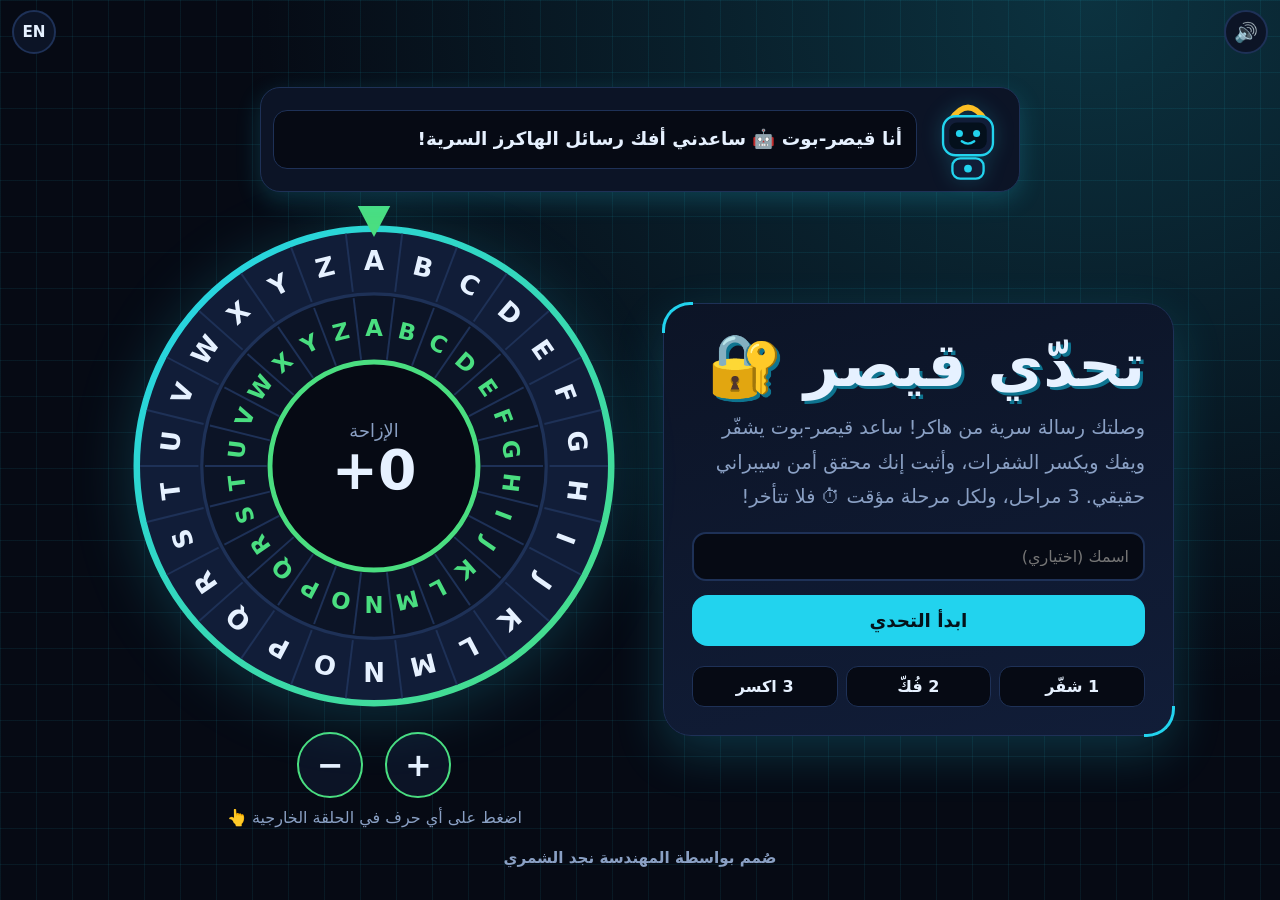
==== caesar-challenge-offline.html @ 0e64c3c2 "Add files via upload" ====
<!doctype html>
<html lang="ar" dir="rtl">
<head>
<meta charset="utf-8">
<meta name="viewport" content="width=device-width, initial-scale=1, viewport-fit=cover">
<title>تحدّي قيصر | لعبة فك الشفرة</title>
<style>
/* تحدّي قيصر | style.css */
:root{--bg:#060a14;--panel:#0c1426;--panel2:#111d38;--ink:#e6f1ff;--mute:#8aa0c4;--line:#1e3157;--acc:#22d3ee;--acc2:#4ade80;--ok:#4ade80;--bad:#fb7185;--glow:#22d3ee33;--on:#04121a;--sh:#0e7490;--grid:#22d3ee14;color-scheme:dark;box-sizing:border-box;padding-top:env(safe-area-inset-top,0px);padding-bottom:env(safe-area-inset-bottom,0px)}
*{box-sizing:border-box}
html{scroll-padding-top:env(safe-area-inset-top,0px)}
html,body{min-height:100%}
[hidden]{display:none!important}
body{margin:0;min-height:100vh;min-height:100dvh;display:flex;align-items:center;justify-content:center;font-family:Tajawal,"Geeza Pro","Noto Sans Arabic",system-ui,-apple-system,"Segoe UI",sans-serif;font-weight:500;background:radial-gradient(ellipse at 85% 0,var(--glow),transparent 55%),radial-gradient(ellipse at 0 100%,var(--glow),transparent 50%),var(--bg);color:var(--ink)}
button{touch-action:manipulation;font:inherit}
button:focus-visible,input:focus-visible{outline:3px solid var(--acc2);outline-offset:2px}
.app{width:100%;max-width:1100px;padding:16px;display:grid;gap:20px;align-items:center}
@media(min-width:560px){.app{grid-template-columns:1fr 1.05fr}}
.card{background:linear-gradient(165deg,var(--panel),var(--panel2));border:1px solid var(--line);border-radius:28px;padding:28px;box-shadow:0 18px 50px var(--glow)}
h1{font-size:clamp(2.4rem,7vw,3.8rem);line-height:1.1;margin:0 0 12px;font-weight:800;text-shadow:3px 3px 0 var(--sh)}
h2{font-size:1.45rem;margin:.3em 0;font-weight:800}
p{margin:.5em 0}
.lead{color:var(--mute);line-height:1.8;font-size:1.08rem}
.in{width:100%;font:inherit;padding:13px 14px;border-radius:14px;border:2px solid var(--line);background:var(--bg);color:var(--ink);margin:8px 0 14px}
.btn{display:block;width:100%;font-weight:800;border:0;border-radius:16px;padding:15px 24px;background:var(--acc);color:var(--on);cursor:pointer;font-size:1.15rem}
.btn:active{transform:scale(.98)}
.row .btn{width:auto;flex:1}
.pulse{animation:pl 1.8s infinite}
@keyframes pl{50%{box-shadow:0 0 0 12px var(--glow)}}
.ghost{font-weight:800;background:transparent;color:var(--acc2);border:2px solid var(--line);border-radius:14px;padding:11px 16px;cursor:pointer}
.ghost:disabled{opacity:.5;cursor:default}
.steps{display:flex;gap:8px;list-style:none;padding:0;margin:20px 0 0}
.steps li{flex:1;text-align:center;padding:10px 4px;border-radius:12px;background:var(--bg);border:1px solid var(--line);font-weight:800}
.top{display:flex;align-items:center;gap:14px;margin-bottom:14px}
.pill{background:var(--bg);border:1px solid var(--line);padding:5px 14px;border-radius:99px;font-weight:800;color:var(--acc2);white-space:nowrap}
.stp{display:flex;align-items:center;flex:1;list-style:none;padding:0;margin:0;counter-reset:s}
.stp li{display:flex;align-items:center;flex:1;counter-increment:s}
.stp li:last-child{flex:0}
.stp li::before{content:counter(s);flex:none;width:34px;height:34px;border-radius:50%;display:grid;place-items:center;font-weight:800;background:var(--bg);border:2px solid var(--line);color:var(--mute)}
.stp li:not(:last-child)::after{content:"";flex:1;height:3px;margin:0 6px;border-radius:2px;background:var(--line)}
.stp .on::before{border-color:var(--acc);color:var(--acc);box-shadow:0 0 0 4px var(--glow)}
.stp .done::before{content:"✓";background:var(--acc);border-color:var(--acc);color:var(--on)}
.stp .done::after{background:var(--acc)}
.tiles{display:flex;gap:8px;justify-content:center;flex-wrap:wrap;margin:16px 0}
.tiles span{font:800 1.8rem ui-monospace,Menlo,Consolas,monospace;width:48px;height:58px;display:grid;place-items:center;border-radius:12px;background:var(--bg);border:2px solid var(--acc2);color:var(--acc2)}
.how{color:var(--mute);line-height:1.8}
.live{background:var(--bg);border:1px solid var(--line);border-radius:14px;padding:10px 14px;text-align:center;margin:10px 0}
.live b{display:block;font:800 1.6rem ui-monospace,Menlo,Consolas,monospace;letter-spacing:.2em;color:var(--acc2)}
.ans{display:grid;gap:10px;margin:16px 0 4px}
.slots{position:relative;display:flex;gap:6px;justify-content:center}
.slots b{flex:0 1 52px;min-width:0;height:60px;border-radius:12px;border:2px dashed var(--mute);display:grid;place-items:center;font:800 1.7rem ui-monospace,Menlo,Consolas,monospace;background:var(--bg)}
.slots b.cur{border:2px solid var(--acc);box-shadow:0 0 0 3px var(--glow)}
.slots.ok b{border:2px solid var(--ok);color:var(--ok)}
.slots.bad{animation:sh .4s}
.slots.bad b{border-color:var(--bad)}
#ans{position:absolute;inset:0;width:100%;height:100%;opacity:0;font-size:16px;border:0;cursor:text}
@keyframes sh{25%{transform:translateX(-8px)}75%{transform:translateX(8px)}}
#fb{min-height:1.7em;font-weight:800;margin:8px 0}
.ok{color:var(--ok)}.bad{color:var(--bad)}.hint{color:var(--acc2)}.mt{color:var(--mute)}
.row{display:flex;gap:10px;flex-wrap:wrap;align-items:center;margin-top:8px}
.cert{border:3px double var(--acc);border-radius:20px;padding:18px 12px;text-align:center;background:var(--bg);margin-bottom:12px}
.cert h2{margin:0}
.rank{font-size:1.7rem;font-weight:800;color:var(--acc2);margin:.3em 0}
.stz{font-size:1.4rem;letter-spacing:.1em;color:var(--acc);margin:.2em 0}
.bruteg{display:grid;grid-template-columns:repeat(auto-fill,minmax(100px,1fr));gap:6px;margin:12px 0;font:700 .95rem ui-monospace,Menlo,Consolas,monospace}
.bruteg div{background:var(--bg);border:1px solid var(--line);border-radius:8px;padding:6px;text-align:center}
.bruteg small{display:block;color:var(--mute);font-size:.7rem}
.bruteg .hit{outline:2px solid var(--ok);color:var(--ok)}
.stage{display:grid;justify-items:center;gap:6px}
svg{width:min(100%,520px,max(240px,calc(100vh - 350px)));width:min(100%,520px,max(240px,calc(100dvh - 350px)));display:block;direction:ltr;filter:drop-shadow(0 8px 30px var(--glow));transition:filter .4s}
svg.win{filter:drop-shadow(0 0 26px var(--acc))}
.c1{fill:var(--panel2);stroke:url(#g);stroke-width:4}
.c2{fill:var(--panel);stroke:var(--line);stroke-width:2}
.c3{fill:var(--bg);stroke:var(--acc2);stroke-width:3}
.dv{stroke:var(--line);stroke-width:1.2}
.mk{fill:var(--acc2)}
.hl{fill:var(--acc);opacity:.3}
.ol text{fill:var(--ink);font-size:16px;font-weight:800;text-anchor:middle;cursor:pointer}
.ol:hover text{fill:var(--acc2)}
.il{fill:var(--acc2);font-size:14px;font-weight:800;text-anchor:middle}
.kv{fill:var(--ink);font-size:34px;font-weight:800;text-anchor:middle}
.kl{fill:var(--mute);font-size:11px;text-anchor:middle}
.ctl{display:flex;gap:22px;justify-content:center}
.rb{width:66px;height:66px;border-radius:50%;border:2px solid var(--acc2);background:var(--panel);color:var(--ink);font:800 2rem/1 system-ui,sans-serif;cursor:pointer}
.rb:active{background:var(--acc);color:var(--on)}
#ro{text-align:center;color:var(--mute);margin:4px 0 0;min-height:1.6em}
.mute{position:fixed;top:calc(10px + env(safe-area-inset-top,0px));inset-inline-start:12px;width:44px;height:44px;border-radius:50%;border:2px solid var(--line);background:var(--panel);font-size:1.2rem;cursor:pointer;z-index:5}
.cf{position:fixed;top:-14px;width:9px;height:14px;border-radius:2px;z-index:9;pointer-events:none;animation:fall 2.2s ease-in forwards}
@keyframes fall{to{transform:translate(var(--d),105vh) rotate(720deg)}}
@media(min-width:560px) and (max-width:899px){.app{gap:14px;padding:12px}.card{padding:18px}h1{font-size:2.1rem}h2{font-size:1.25rem}.lead{font-size:1rem;line-height:1.7}.tiles{margin:10px 0}.tiles span{width:38px;height:48px;font-size:1.4rem}.slots b{height:52px}.rb{width:56px;height:56px}}
@media(prefers-reduced-motion:reduce){.cf{display:none}.slots.bad,.pulse{animation:none}svg{transition:none}}
@media(max-height:760px){.slots b{height:48px}.tiles span{height:46px}}
body{background:linear-gradient(var(--grid) 1px,transparent 1px) 0 0/36px 36px,linear-gradient(90deg,var(--grid) 1px,transparent 1px) 0 0/36px 36px,radial-gradient(ellipse at 85% 0,var(--glow),transparent 55%),var(--bg)}
.card{position:relative}
.card::before,.card::after{content:"";position:absolute;width:28px;height:28px;border:3px solid var(--acc);pointer-events:none}
.card::before{top:-2px;left:-2px;border-width:3px 0 0 3px;border-top-left-radius:28px}
.card::after{bottom:-2px;right:-2px;border-width:0 3px 3px 0;border-bottom-right-radius:28px}
.botrow{display:flex;align-items:center;gap:12px;margin-bottom:14px}
.bot{width:78px;height:auto;flex:none;animation:fl 3s ease-in-out infinite;filter:drop-shadow(0 0 10px var(--glow))}
.hd{fill:var(--panel2);stroke:var(--acc);stroke-width:3}
.bot .fh,.bot .fs{display:none}
.bot.happy .fn,.bot.sad .fn{display:none}
.bot.happy .fh,.bot.sad .fs{display:inline}
.bot.happy{animation:hop .5s 2}
.bot.sad{animation:sh .4s}
@keyframes fl{50%{transform:translateY(-4px)}}
@keyframes hop{50%{transform:translateY(-14px)}}
#fb{flex:1;margin:0;padding:10px 14px;border-radius:14px;background:var(--bg);border:1px solid var(--line);min-height:3.2em;display:flex;align-items:center;font-weight:800}
#mean{text-align:center;font-weight:800;color:var(--acc2);margin:0 0 6px;min-height:1.4em}
.tiles{flex-wrap:nowrap}
.tiles span{flex:0 1 48px;min-width:0}
.tiles[data-n="7"] span,.tiles[data-n="8"] span{font-size:1.5rem}
.tiles[data-n="9"] span,.tiles[data-n="10"] span{font-size:1.15rem}
.slots[data-n="7"] b,.slots[data-n="8"] b{font-size:1.4rem}
.slots[data-n="9"] b,.slots[data-n="10"] b{font-size:1.1rem}
.cim{width:100%;display:block;margin:10px 0;border-radius:14px;border:2px solid var(--acc);box-shadow:0 0 24px var(--glow)}
@media(prefers-reduced-motion:reduce){.bot,.bot.happy,.bot.sad{animation:none}}
.ov{position:fixed;inset:0;z-index:20;background:rgba(2,6,16,.9);display:grid;place-items:center;overflow:auto;padding:calc(16px + env(safe-area-inset-top,0px)) 16px calc(16px + env(safe-area-inset-bottom,0px))}
.ovb{width:100%;max-width:760px;text-align:center;color:#fff;display:grid;gap:12px}
.ovb p{margin:0;font-weight:800;font-size:1.15rem}
.ovb img{width:100%;border-radius:12px;border:2px solid var(--acc)}
.ovb .ghost{color:#fff;border-color:#8aa0c4}
a.btn{text-decoration:none;text-align:center}
.app{padding-top:64px}
.botrow{grid-column:1/-1;position:sticky;top:calc(env(safe-area-inset-top,0px) + 58px);z-index:6;width:100%;max-width:760px;justify-self:center;margin:0;padding:8px 12px;background:var(--panel);border:1px solid var(--line);border-radius:20px;box-shadow:0 8px 24px var(--glow)}
@media(max-width:559px){.bot{width:54px}#fb{min-height:2.6em;padding:8px 12px;font-size:.95rem}}
.cr{grid-column:1/-1;text-align:center;color:var(--mute);font-weight:800;font-size:.95rem;margin:2px 0 0}
.ttlrow{display:flex;align-items:center;justify-content:space-between;gap:10px}
.ttlrow h2{margin:.3em 0}
#tm{font-variant-numeric:tabular-nums;white-space:nowrap}
#tm.low{color:var(--bad);border-color:var(--bad);animation:pl 1s infinite}
.ovb{max-width:1100px;justify-items:center}
.ovb img{width:min(100%,calc((100dvh - 110px)*1.5))}
@media(orientation:portrait){.ovb img{width:min(100%,calc((100dvh - 110px)*.75))}}
.ovb .btn{width:auto;padding:12px 44px}
.cf{z-index:30}
.cim{cursor:zoom-in}
.lg{inset-inline-start:auto;inset-inline-end:12px;font-size:.95rem;font-weight:800;color:var(--ink)}
#task{font-size:1.3rem;font-weight:800;line-height:1.6}
.how{font-size:1.2rem;line-height:1.8}
.lead{font-size:1.2rem}
#fb{font-size:1.15rem}
#mean{font-size:1.15rem}
.live{font-size:1.1rem}
@media(max-width:559px){#fb{font-size:1rem}.lead,.how{font-size:1.1rem}}
.app{padding-bottom:10px;row-gap:14px}
</style>
</head>
<body>
<button class="mute" id="mute" aria-label="Sound">🔊</button>
<button class="mute lg" id="lg" aria-label="Language">EN</button>
<main class="app">
<div class="botrow"><svg class="bot" id="bot" viewBox="0 0 100 112" aria-hidden="true">
  <path d="M24 30Q50 -8 76 30L68 31Q50 6 32 31Z" fill="#fbbf24"/>
  <rect x="18" y="26" width="64" height="50" rx="16" class="hd"/><rect x="26" y="34" width="48" height="34" rx="10" fill="#04101c"/>
  <g class="fn" fill="#22d3ee" stroke="#22d3ee" stroke-width="3" stroke-linecap="round"><circle cx="39" cy="48" r="4.5" stroke="none"/><circle cx="61" cy="48" r="4.5" stroke="none"/><path d="M42 58Q50 64 58 58" fill="none"/></g>
  <g class="fh" fill="none" stroke="#22d3ee" stroke-width="3" stroke-linecap="round"><path d="M34 51Q39 44 44 51M56 51Q61 44 66 51"/><path d="M40 57Q50 68 60 57"/></g>
  <g class="fs" fill="none" stroke="#fb7185" stroke-width="3" stroke-linecap="round"><path d="M35 44L43 52M43 44L35 52M57 44L65 52M65 44L57 52"/><path d="M42 61Q50 55 58 61"/></g>
  <rect x="30" y="80" width="40" height="26" rx="10" class="hd"/><circle cx="50" cy="93" r="5" fill="#22d3ee"/>
 </svg><p id="fb" role="status"></p></div>
<div class="card">
 <section id="s-start">
  <h1 data-i="h1"></h1>
  <p class="lead" data-i="lead"></p>
  <input class="in" id="name" maxlength="14" autocomplete="off" aria-label="Name">
  <button class="btn pulse" id="go" data-i="go"></button>
  <ol class="steps"><li data-i="st1"></li><li data-i="st2"></li><li data-i="st3"></li></ol>
 </section>
 <section id="s-play" hidden>
  <div class="top"><ol class="stp" id="stp"><li></li><li></li><li></li></ol><span class="pill" id="sr"></span></div>
  <div class="ttlrow"><h2 id="ttl"></h2><span class="pill" id="tm"></span></div>
  <p id="task"></p>
  <div class="tiles" dir="ltr" id="tiles"></div>
  <p id="mean"></p>
  <p class="how" id="how"></p>
  <div class="live" id="live" hidden><span data-i="live"></span><b dir="ltr" id="lt"></b></div>
  <div class="ans">
   <div class="slots" id="slots" dir="ltr"><input id="ans" autocomplete="off" autocapitalize="characters" autocorrect="off" spellcheck="false" enterkeyhint="done" aria-label="Answer"></div>
   <button class="btn" id="chk" data-i="chk"></button>
  </div>
  <div class="row"><button class="ghost" id="hint"></button><button class="btn" id="next" hidden></button></div>
 </section>
 <section id="s-lose" hidden>
  <h2 data-i="lose1"></h2>
  <p class="rank" data-i="lose2"></p>
  <p class="lead"><span data-i="ansWas"></span> <bdi id="la"></bdi></p>
  <p class="lead" data-i="noGive"></p>
  <button class="btn" id="rt" data-i="retry"></button>
 </section>
 <section id="s-end" hidden>
  <h2 id="eh"></h2>
  <img class="cim" id="cim" alt="Certificate">
  <p class="how" data-i="capCert"></p>
  <p class="lead"><b data-i="whyQ"></b> <span data-i="whyA"></span></p>
  <button class="ghost" id="bb"><span data-i="bruteBtn"></span> <bdi id="bw"></bdi></button>
  <div class="bruteg" id="bg" dir="ltr" hidden></div>
  <p><button class="btn" id="ag" data-i="again"></button></p>
 </section>
</div>
<div class="stage">
 <svg id="wheel" viewBox="-160 -160 320 320" role="img" aria-label="Caesar wheel">
  <defs><linearGradient id="g" x1="0" y1="0" x2="1" y2="1"><stop offset="0" style="stop-color:var(--acc)"/><stop offset="1" style="stop-color:var(--acc2)"/></linearGradient></defs>
  <circle r="146" class="c1"/><circle r="106" class="c2"/><circle r="64" class="c3"/>
  <rect id="hl" class="hl" x="-12" y="-142" width="24" height="76" rx="9" visibility="hidden"/>
  <g id="outer"></g><g id="ring"></g>
  <path class="mk" d="M-10 -160L10 -160L0 -141Z"/>
  <text class="kl" y="-18" data-i="shift"></text><text class="kv" id="kv" y="14"></text>
 </svg>
 <div class="ctl" dir="ltr"><button class="rb" id="dec" aria-label="−1">−</button><button class="rb" id="inc" aria-label="+1">+</button></div>
 <p id="ro"></p>
</div>
<footer class="cr" data-i="credit"></footer>
</main>
<div class="ov" id="ov" hidden>
 <div class="ovb">
  <img id="oim" alt="Certificate">
  <button class="btn" id="oc" data-i="close"></button>
 </div>
</div>
<script>
const A="ABCDEFGHIJKLMNOPQRSTUVWXYZ",S=360/26,NS="http://www.w3.org/2000/svg",$=i=>document.getElementById(i),M=n=>(n%26+26)%26;
const dec=(w,s)=>[...w].map(c=>A[M(A.indexOf(c)-s)]).join(""),enc=(w,s)=>dec(w,-s);

/* ===== النصوص: عربي / English ===== */
const T={
ar:{title:"تحدّي قيصر | لعبة فك الشفرة",h1:"تحدّي قيصر 🔐",lead:"وصلتك رسالة سرية من هاكر! ساعد قيصر-بوت يشفّر ويفك ويكسر الشفرات، وأثبت إنك محقق أمن سيبراني حقيقي. 3 مراحل، ولكل مرحلة مؤقت ⏱ فلا تتأخر!",ph:"اسمك (اختياري)",go:"ابدأ التحدي",st1:"1 شفّر",st2:"2 فُكّ",st3:"3 اكسر",chk:"تحقق",live:"النص عند هذه الإزاحة",shift:"الإزاحة",
 lose1:"⏰ انتهى الوقت!",lose2:"حظاً أوفر 🍀",ansWas:"الإجابة الصحيحة كانت",noGive:"لا تيأس، كل محقق يبدأ بمحاولة!",retry:"جرّب مرة ثانية 🔄",
 whyQ:"💡 ليش شفرة قيصر ضعيفة؟",whyA:"لأن فيها 25 احتمال بس، وأي أحد يجرّبها كلها في دقائق. عشان كذا الأنظمة الحديثة تستخدم تشفير أقوى بكثير.",bruteBtn:"🔓 شوف الـ25 احتمال لرسالة",again:"لاعب جديد 🔄",capCert:"اضغط على الشهادة لتكبيرها 🔍",close:"إغلاق ✕",credit:"صُمم بواسطة المهندسة نجد الشمري",
 G:"أنا قيصر-بوت 🤖 ساعدني أفك رسائل الهاكرز السرية!",typeHint:"اضغط على الخانات واكتب إجابتك من الكيبورد ⌨️",kb:"غيّر لغة الكيبورد للإنجليزي 🌐",
 hint0:"💡 تلميح (−1 نجمة)",hintN:"💡 تلميح آخر (−1 نجمة)",hintD:"💡 انتهت التلميحات (3 من 3)",hintOf:n=>"💡 تلميح "+n+" من 3: ",
 next:"المرحلة التالية",result:"شوف النتيجة 🏆",empty:"اكتب إجابتك أول 😉",ok:"🎉 صح عليك! ",bad:"قريب! راجع الحروف وجرّب مرة ثانية 💪",botHint:"🤖 تلميح من قيصر-بوت: ",loseB:"حظاً أوفر 🍀 لا تيأس وجرّب مرة ثانية!",
 tap:"اضغط على أي حرف في الحلقة الخارجية 👆",outer:"خارجي",inner:"داخلي",mean:"المعنى: ",first:"أول حرف في الإجابة: ",
 endH:n=>"أحسنت"+(n?" يا "+n:"")+"! 🎉",endB:r=>"🎉 صرت "+r+"! مبروك على شهادتك 🏆"},
en:{title:"Caesar Challenge | Cipher Game",h1:"Caesar Challenge 🔐",lead:"A secret message from a hacker just arrived! Help Caesar-Bot encrypt, decrypt and crack ciphers, and prove you’re a real cybersecurity investigator. 3 stages, each with a timer ⏱ — don’t be late!",ph:"Your name (optional)",go:"Start the challenge",st1:"1 Encrypt",st2:"2 Decrypt",st3:"3 Crack",chk:"Check",live:"Text at this shift",shift:"Shift",
 lose1:"⏰ Time’s up!",lose2:"Better luck next time 🍀",ansWas:"The correct answer was",noGive:"Don’t give up — every investigator starts with an attempt!",retry:"Try again 🔄",
 whyQ:"💡 Why is the Caesar cipher weak?",whyA:"It has only 25 possible keys, so anyone can try them all in minutes. That’s why modern systems use much stronger encryption.",bruteBtn:"🔓 See all 25 possibilities for",again:"New player 🔄",capCert:"Tap the certificate to enlarge 🔍",close:"Close ✕",credit:"Designed by Eng. Najd Alshammari",
 G:"I’m Caesar-Bot 🤖 Help me crack the hackers’ secret messages!",typeHint:"Tap the boxes and type your answer on the keyboard ⌨️",kb:"Switch your keyboard to English 🌐",
 hint0:"💡 Hint (−1 star)",hintN:"💡 Another hint (−1 star)",hintD:"💡 No more hints (3 of 3)",hintOf:n=>"💡 Hint "+n+" of 3: ",
 next:"Next stage",result:"See result 🏆",empty:"Type your answer first 😉",ok:"🎉 Correct! ",bad:"Close! Check the letters and try again 💪",botHint:"🤖 Hint from Caesar-Bot: ",loseB:"Better luck next time 🍀 Don’t give up — try again!",
 tap:"Tap any letter on the outer ring 👆",outer:"Outer",inner:"Inner",mean:"Meaning: ",first:"First letter of the answer: ",
 endH:n=>"Well done"+(n?", "+n:"")+"! 🎉",endB:r=>"🎉 Your title: "+r+" — congratulations! 🏆"}};
let lang="ar";
const t=k=>T[lang][k];

const L=[
{ar:{t:"المرحلة 1 · التشفير",task:"شفّر الكلمة بإزاحة +3 للأمام.",how:"لفّ القرص لين تصير الإزاحة 3، بعدها دوّر على كل حرف في الحلقة الخارجية واقرأ مقابله في الحلقة الداخلية."},en:{t:"Stage 1 · Encryption",task:"Encrypt the word with a +3 shift forward.",how:"Turn the wheel until the shift is 3, then find each letter on the outer ring and read its match on the inner ring."}},
{ar:{t:"المرحلة 2 · فك التشفير",task:"فُكّ تشفير الكلمة بالرجوع 3 خطوات للخلف.",how:"اضبط القرص على 3، وابحث عن كل حرف في الحلقة الداخلية، والحرف اللي فوقه في الخارجية هو الأصلي."},en:{t:"Stage 2 · Decryption",task:"Decrypt the word by going back 3 steps.",how:"Set the wheel to 3, find each letter on the inner ring — the letter above it on the outer ring is the original."}},
{k:1,ar:{t:"المرحلة 3 · كسر الشفرة",task:"كلمة مخفية من عالم البرمجة، وما أعطيناك المفتاح!",how:"لفّ القرص وجرّب الإزاحات وحدة وحدة، وراقب النص المفكوك في الشاشة لين تطلع لك كلمة معروفة."},en:{t:"Stage 3 · Code Breaking",task:"A hidden word from the programming world — and we’re not giving you the key!",how:"Turn the wheel and try the shifts one by one, watching the decoded text until a familiar word appears."}}];

/* ===== بنوك الكلمات (أحرف إنجليزية كبيرة فقط، والمفتاح +3) ===== */
const W1={CODE:["شفرة","Instructions written for computers"],DATA:["بيانات","Facts and information stored by computers"],WEB:["الويب","The network of pages on the internet"],APP:["تطبيق","A program on your phone"],FILE:["ملف","A saved document on a device"]},
W2={KEY:["مفتاح","Used to lock and unlock secret messages"],LOCK:["قفل","Keeps something closed and protected"],HIDE:["إخفاء","To keep something out of sight"],SAFE:["آمن","Protected and secure"]},
/* المرحلة 3: [تلميح عربي, النطق بالعربي, تلميح إنجليزي 1, تلميح إنجليزي 2] */
W3={PYTHON:["شعارها أفعى 🐍","بايثون","Its logo is a snake 🐍","Beginner-friendly and loved for AI and data science"],
JAVA:["شعارها فنجان قهوة ☕","جافا","Its logo is a cup of coffee ☕","Runs on billions of devices, including Android apps"],
SWIFT:["لغة أبل لتطبيقات الآيفون 🍎","سويفت","Apple’s language for iPhone apps 🍎","Apple’s modern successor to Objective-C"],
KOTLIN:["لغة مفضّلة لتطبيقات أندرويد 🤖","كوتلن","A preferred language for Android apps 🤖","Made by JetBrains"],
RUBY:["اسمها حجر كريم أحمر 💎","روبي","Named after a red gemstone 💎","Famous for the Rails web framework"],
GO:["لغة جوجل واسمها حرفين بس 🐹","جو","Made by Google, named with just two letters 🐹","Its mascot is a gopher"],
RUST:["اسمها يعني الصدأ، وشعارها ترس ⚙️","راست","Its name means corrosion on metal, and its logo is a gear ⚙️","Loved for fast, memory-safe systems programming"],
HTML:["هي اللي تبني هيكل صفحات الويب 🌐","لغة ترميز صفحات الويب","It builds the structure of web pages 🌐","HyperText Markup Language"],
JAVASCRIPT:["اللي تخلي صفحات الويب تتحرك وتتفاعل ⚡","جافاسكريبت","It makes web pages move and respond ⚡","Runs in every web browser"],
FLASK:["إطار عمل لبناء مواقع الويب بلغة بايثون 🧪","إطار عمل فلاسك","A framework for building websites with Python 🧪","A lightweight micro-framework"]};
const last=[],pick=(o,i)=>{const a=Object.keys(o);let x;do{x=a[Math.floor(Math.random()*a.length)]}while(x==last[i]);return last[i]=x};
function round(i){
 if(i==0){const p=pick(W1,0),a=enc(p,3);return{w:p,a:a,m:W1[p],h:{
  ar:["ابدأ بأول حرف: تحرّك 3 خطوات للأمام وشوف وين توصل.","كل حرف يتقدم 3 خطوات: A يصير D، وB يصير E… كمّل على نفس النمط.",T.ar.first+a[0]],
  en:["Start with the first letter: move it 3 steps forward and see where it lands.","Every letter moves 3 steps forward: A becomes D, B becomes E… keep the same pattern.",T.en.first+a[0]]}}}
 if(i==1){const p=pick(W2,1);return{w:enc(p,3),a:p,h:{
  ar:["ابدأ بأول حرف وارجع 3 خطوات للخلف.","المعنى بالعربي: "+W2[p][0],T.ar.first+p[0]],
  en:["Start with the first letter and go back 3 steps.","Meaning: "+W2[p][1],T.en.first+p[0]]}}}
 const p=pick(W3,2),w=W3[p];return{w:enc(p,3),a:p,k:3,h:{ar:[w[0],"المعنى بالعربي: "+w[1],T.ar.first+p[0]],en:[w[2],w[3],T.en.first+p[0]]}}
}

/* ===== المؤقت: الثواني لكل مرحلة (في المرحلة 3 البوت يرسل تلميح تلقائي عند نصف الوقت) ===== */
const TM=[90,90,150];
let tv,left=0;
const paint=()=>{const e=$("tm");e.textContent="⏱ "+Math.floor(left/60)+":"+String(left%60).padStart(2,"0");e.classList.toggle("low",left<=15)};
function stopT(){clearInterval(tv)}
function startT(i){
 stopT();left=TM[i];paint();
 tv=setInterval(()=>{
  left--;paint();if(left>0&&left<=10)beep(left<=3?880:660,.1);
  if(i==2&&left==TM[2]/2)say(t("botHint")+cr.h[lang][0],"hint");
  if(left<=0){stopT();lose()}
 },1000);
}
function lose(){
 show("s-lose");document.activeElement.blur();$("la").textContent=cr.a;
 say(t("loseB"),"bad");mood("sad");fx([300,220]);touch();
}

/* ===== ألقاب الفائزين + قيصر-بوت ===== */
const RK=[{t:"Tech Star",e:"⭐"},{t:"Cyber Pioneer",e:"🚀"},{t:"Digital Investigator",e:"🔍"},{t:"Vulnerability Hunter",e:"🛡️"},{t:"Encryption Genius",e:"🔐"}],
say=(s,c)=>{$("fb").textContent=s;$("fb").className=c||""},
mood=(m,d)=>{$("bot").setAttribute("class","bot "+m);clearTimeout(mood.t);if(d)mood.t=setTimeout(()=>mood(""),1800)};

/* ===== الشهادة (عربي + English) تظهر في نافذة كبيرة ===== */
let LN,LR;
const showCert=()=>{$("oim").src=cert(LN,LR);$("ov").hidden=false};
function cert(n,r){
 const pt=matchMedia("(orientation:portrait)").matches,W=pt?900:1200,H=pt?1200:800,m=W/2,k=H/800,z=pt?1.1:1;
 const c=document.createElement("canvas");c.width=W;c.height=H;const x=c.getContext("2d");
 const F="Tajawal,'Geeza Pro','Noto Sans Arabic',system-ui,sans-serif";
 const rr=(a,b,w,h,q)=>{x.beginPath();x.moveTo(a+q,b);x.arcTo(a+w,b,a+w,b+h,q);x.arcTo(a+w,b+h,a,b+h,q);x.arcTo(a,b+h,a,b,q);x.arcTo(a,b,a+w,b,q);x.closePath()};
 const tx=(s,y,w,px,col,d)=>{px=Math.round(px*z);x.font=w+" "+px+"px "+F;const mw=x.measureText(s).width,lim=W-170;if(mw>lim){px=Math.floor(px*lim/mw);x.font=w+" "+px+"px "+F}x.fillStyle=col;x.direction=d||"rtl";x.fillText(s,m,y*k)};
 const g=x.createLinearGradient(0,0,W,H);g.addColorStop(0,"#060a14");g.addColorStop(1,"#0f2347");x.fillStyle=g;x.fillRect(0,0,W,H);
 x.strokeStyle="rgba(34,211,238,.09)";x.lineWidth=1;
 for(let i=0;i<=W;i+=40){x.beginPath();x.moveTo(i,0);x.lineTo(i,H);x.stroke()}
 for(let i=0;i<=H;i+=40){x.beginPath();x.moveTo(0,i);x.lineTo(W,i);x.stroke()}
 x.strokeStyle="#22d3ee";x.lineWidth=6;rr(30,30,W-60,H-60,28);x.stroke();x.strokeStyle="#4ade80";x.lineWidth=2;rr(48,48,W-96,H-96,20);x.stroke();
 const bot=ox=>{x.fillStyle="#fbbf24";x.beginPath();x.moveTo(ox+5,110);x.quadraticCurveTo(ox+55,40,ox+105,110);x.lineTo(ox+90,112);x.quadraticCurveTo(ox+55,72,ox+20,112);x.fill();
  x.fillStyle="#111d38";rr(ox,105,110,90,24);x.fill();x.strokeStyle="#22d3ee";x.lineWidth=4;x.stroke();
  x.fillStyle="#04101c";rr(ox+14,120,82,52,14);x.fill();x.fillStyle="#22d3ee";
  [37,73].forEach(d=>{x.beginPath();x.arc(ox+d,142,8,0,7);x.fill()});
  x.beginPath();x.arc(ox+55,148,14,.2,2.94);x.stroke()};
 bot(80);bot(W-190);
 x.textAlign="center";
 tx("شهادة إنجاز",155,"800",64,"#e6f1ff");
 tx("Certificate of Achievement",205,"500",34,"#22d3ee","ltr");
 tx("تحدّي قيصر · Caesar Challenge",255,"500",30,"#8aa0c4");
 tx("تُمنح إلى · Awarded to",325,"500",30,"#8aa0c4");
 tx(n||"محقق شفرات · Cyber Detective",425,"800",88,"#4ade80");
 tx(r.e+" "+r.t,525,"800",56,"#fbbf24","ltr");
 tx("★".repeat(tot)+"☆".repeat(9-tot),600,"800",48,"#22d3ee","ltr");
 tx("النقاط · Score: "+tot+" / 9",660,"500",30,"#8aa0c4");
 tx(new Date().toLocaleDateString(lang=="ar"?"ar":"en-GB",{day:"numeric",month:"long",year:"numeric"}),725,"500",26,"#8aa0c4",lang=="ar"?"rtl":"ltr");
 return c.toDataURL("image/png");
}

/* ===== الحالة ===== */
let pos=0,ang=0,raf,sel=null,cur=-1,st=3,wr=0,hn=0,tot=0,snd=true,dn=0,idle,cr;
function mk(p,tag,at,tx){const e=document.createElementNS(NS,tag);for(const k in at)e.setAttribute(k,at[k]);if(tx)e.textContent=tx;p.appendChild(e);return e}
for(let i=0;i<26;i++){
 const g=mk($("outer"),"g",{transform:`rotate(${i*S}) translate(0 -126)`,class:"ol"});
 mk(g,"circle",{r:13,fill:"transparent"});mk(g,"text",{dy:".35em"},A[i]);
 g.onclick=()=>{sel=i;upd();tick()};
 mk($("ring"),"text",{transform:`rotate(${i*S}) translate(0 -85)`,dy:".35em",class:"il"},A[i]);
 mk($("outer"),"line",{y1:-108,y2:-144,transform:"rotate("+(i+.5)*S+")",class:"dv"});
 mk($("ring"),"line",{y1:-66,y2:-104,transform:"rotate("+(i+.5)*S+")",class:"dv"});
}
function beep(f,d){if(!snd)return;try{const c=beep.c||(beep.c=new AudioContext()),o=c.createOscillator(),g=c.createGain();o.frequency.value=f;g.gain.value=.05;o.connect(g);g.connect(c.destination);o.start();o.stop(c.currentTime+d)}catch(e){}}
const fx=a=>a.forEach((f,i)=>setTimeout(()=>beep(f,.12),i*110)),tick=()=>beep(520,.03);
function conf(n){for(let i=0;i<n;i++){const e=document.createElement("i");e.className="cf";e.style.cssText="left:"+Math.random()*100+"vw;background:"+["#f0c35a","#b9a2ff","#5eead4","#fda4af","#8b5cf6"][i%5]+";animation-delay:"+Math.random()*.4+"s;--d:"+(Math.random()*120-60)+"px";document.body.appendChild(e);setTimeout(()=>e.remove(),2700)}}
function rot(){const to=-pos*S,from=ang,t0=performance.now();cancelAnimationFrame(raf);(function f(ts){const p=Math.min(1,(ts-t0)/450),e=1-Math.pow(1-p,3);ang=from+(to-from)*e;$("ring").setAttribute("transform","rotate("+ang+")");if(p<1)raf=requestAnimationFrame(f)})(t0)}
function upd(){
 $("kv").textContent="+"+M(pos);$("lt").textContent=cr?dec(cr.w,pos):"";
 const h=$("hl");
 if(sel===null){h.setAttribute("visibility","hidden");$("ro").textContent=t("tap")}
 else{h.removeAttribute("visibility");h.setAttribute("transform","rotate("+sel*S+")");$("ro").innerHTML=t("outer")+" <bdi>"+A[sel]+"</bdi> ⇄ "+t("inner")+" <bdi>"+A[M(sel+pos)]+"</bdi>"}
}
function turn(d,q){pos+=d;upd();rot();if(!q)tick()}
function show(id){["s-start","s-play","s-end","s-lose"].forEach(s=>$(s).hidden=s!=id)}
function steps(){document.querySelectorAll("#stp li").forEach((li,i)=>{li.className=i<dn?"done":i==cur?"on":""})}
function sync(){const v=$("ans").value;$("slots").querySelectorAll("b").forEach((b,i)=>{b.textContent=v[i]||"";b.classList.toggle("cur",i==v.length&&!$("ans").disabled)})}
const glow=()=>{$("wheel").classList.add("win");setTimeout(()=>$("wheel").classList.remove("win"),1400)};
const touch=()=>{clearTimeout(idle);idle=setTimeout(()=>$("ag").click(),60000)};

/* نصوص المرحلة الحالية (تتحدث عند تبديل اللغة) */
function lvText(){
 const l=L[cur][lang];$("ttl").textContent=l.t;$("task").textContent=l.task;$("how").textContent=l.how;
 $("mean").textContent=cr.m?t("mean")+cr.m[lang=="ar"?0:1]:"";
 $("next").textContent=cur<2?t("next"):t("result");
 $("hint").textContent=hn<1?t("hint0"):hn<3?t("hintN"):t("hintD");
}
function load(i){
 cur=i;dn=i;cr=round(i);st=3;wr=0;hn=0;
 $("sr").textContent="⭐ "+tot;steps();lvText();
 $("tiles").innerHTML=[...cr.w].map(c=>"<span>"+c+"</span>").join("");$("tiles").dataset.n=cr.w.length;
 $("live").hidden=!L[i].k;
 const a=$("ans"),sl=$("slots");a.value="";a.maxLength=cr.a.length;a.disabled=false;sl.className="slots";sl.dataset.n=cr.a.length;mood("");
 sl.querySelectorAll("b").forEach(b=>b.remove());[...cr.a].forEach(()=>sl.append(document.createElement("b")));sync();
 say(t("typeHint"),"mt");
 $("chk").hidden=false;$("next").hidden=true;$("hint").hidden=false;$("hint").disabled=false;
 pos=0;sel=null;upd();rot();startT(i);if(matchMedia("(pointer:fine)").matches)a.focus();
}
function chk(){
 const v=$("ans").value.toUpperCase(),a=$("ans"),sl=$("slots");
 if(!v){say(t("empty"),"bad");return}
 if(v==cr.a){
  tot+=st;dn=cur+1;say(t("ok")+"★".repeat(st)+"☆".repeat(3-st),"ok");
  a.disabled=true;sl.className="slots ok";sync();$("chk").hidden=true;$("hint").hidden=true;$("next").hidden=false;
  $("sr").textContent="⭐ "+tot;steps();stopT();glow();mood("happy",1);conf(40);fx([660,880,1100]);
 }else{
  if(++wr==3&&st>1)st--;
  say(t("bad"),"bad");
  sl.classList.remove("bad");void sl.offsetWidth;sl.classList.add("bad");fx([200]);mood("sad",1);
 }
}
function end(){
 show("s-end");document.activeElement.blur();const n=$("name").value.trim(),r=RK[tot<=4?0:tot<=6?1:tot==7?2:tot==8?3:4];
 LN=n;LR=r;$("eh").textContent=t("endH")(n);$("cim").src=cert(n,r);showCert();say(t("endB")(r.t),"ok");mood("happy");
 $("bg").innerHTML=Array.from({length:25},(_,i)=>`<div class="${i+1==cr.k?"hit":""}"><small>+${i+1}</small>${dec(cr.w,i+1)}</div>`).join("");
 $("bw").textContent=cr.w;$("bg").hidden=true;pos=cr.k;sel=null;upd();rot();glow();conf(90);fx([523,659,784,1047]);touch();
}

/* ===== اللغة ===== */
function applyLang(){
 const d=document.documentElement;d.lang=lang;d.dir=lang=="ar"?"rtl":"ltr";document.title=t("title");
 document.querySelectorAll("[data-i]").forEach(e=>e.textContent=t(e.dataset.i));
 $("name").placeholder=t("ph");$("lg").textContent=lang=="ar"?"EN":"عربي";
 const s=["s-start","s-play","s-end","s-lose"].find(x=>!$(x).hidden);
 if(s=="s-play"){lvText();say(t("typeHint"),"mt")}
 else if(s=="s-end"){$("eh").textContent=t("endH")(LN);say(t("endB")(LR.t),"ok")}
 else if(s=="s-lose")say(t("loseB"),"bad");
 else say(t("G"));
 upd();
}

/* ===== الكتابة من كيبورد الجهاز (لابتوب / جوال / آيباد) ===== */
function key(c){
 const a=$("ans");if(a.disabled||$("s-play").hidden)return;
 if(c=="⌫")a.value=a.value.slice(0,-1);else if(a.value.length<a.maxLength)a.value+=c;
 $("slots").classList.remove("bad");sync();tick();
}
document.addEventListener("keydown",e=>{
 if(e.target.tagName=="INPUT"||e.ctrlKey||e.metaKey||e.altKey)return;
 if(e.key=="ArrowRight")turn(1);else if(e.key=="ArrowLeft")turn(-1);
 else if(/^[a-z]$/i.test(e.key))key(e.key.toUpperCase());
 else if(e.key=="Backspace")key("⌫");
 else if(e.key=="Enter"&&e.target.tagName!="BUTTON"&&!$("s-play").hidden&&!$("chk").hidden)chk();
});
$("ans").onkeydown=e=>{if(e.key=="Enter")chk()};
$("ans").oninput=e=>{const v=e.target.value,c=v.replace(/[^a-zA-Z]/g,"").toUpperCase();e.target.value=c;if(c.length<v.length)say(t("kb"),"bad");$("slots").classList.remove("bad");sync()};

/* ===== الأزرار ===== */
$("go").onclick=()=>{tot=0;show("s-play");load(0)};
$("next").onclick=()=>cur<2?load(cur+1):end();
$("ag").onclick=()=>{clearTimeout(idle);stopT();$("ov").hidden=true;$("name").value="";cur=-1;show("s-start");pos=0;sel=null;say(t("G"));mood("");upd();rot()};
$("rt").onclick=()=>{clearTimeout(idle);tot=0;show("s-play");load(0)};
$("bb").onclick=()=>{$("bg").hidden=!$("bg").hidden};
$("chk").onclick=chk;
$("hint").onclick=()=>{say(t("hintOf")(hn+1)+cr.h[lang][hn],"hint");hn++;st=Math.max(1,st-1);lvText();if(hn>=3)$("hint").disabled=true};
$("inc").onclick=()=>turn(1);$("dec").onclick=()=>turn(-1);
$("mute").onclick=e=>{snd=!snd;e.target.textContent=snd?"🔊":"🔇"};
$("lg").onclick=()=>{lang=lang=="ar"?"en":"ar";applyLang()};
$("cim").onclick=showCert;
$("ov").onclick=e=>{if(e.target.tagName!="IMG")$("ov").hidden=true};
addEventListener("resize",()=>{if(!$("ov").hidden)$("oim").src=cert(LN,LR)});
document.addEventListener("pointerdown",()=>{if(!$("s-end").hidden||!$("s-lose").hidden)touch()});
setInterval(()=>{if(!$("s-start").hidden)turn(1,1)},1700);
applyLang();
</script>
</body>
</html>
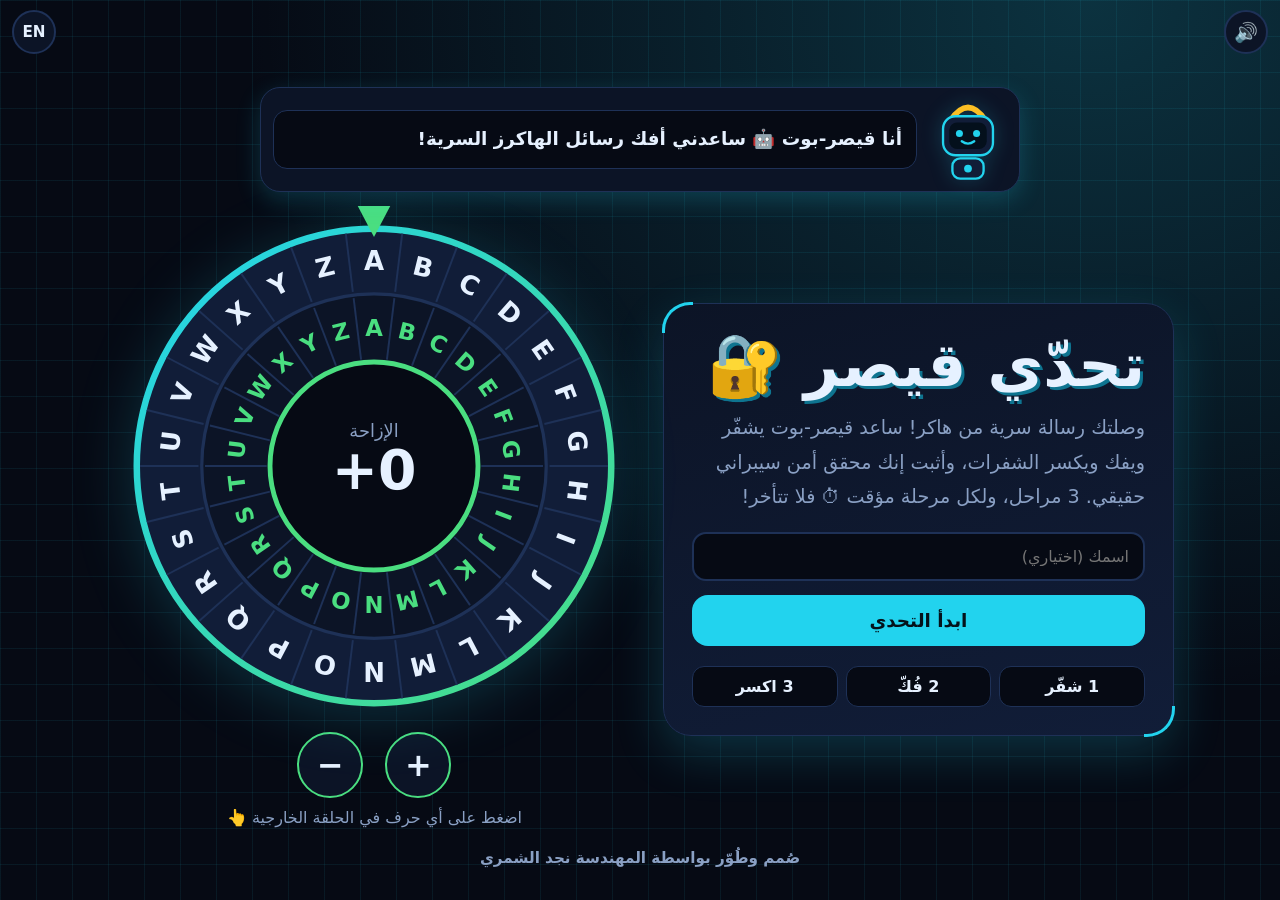
==== commit 7d40b20a: "Update credit line in Arabic text Updated the credit line to include development credit." ====
--- a/caesar-challenge-offline.html
+++ b/caesar-challenge-offline.html
@@ -225,7 +225,7 @@
 const T={
 ar:{title:"تحدّي قيصر | لعبة فك الشفرة",h1:"تحدّي قيصر 🔐",lead:"وصلتك رسالة سرية من هاكر! ساعد قيصر-بوت يشفّر ويفك ويكسر الشفرات، وأثبت إنك محقق أمن سيبراني حقيقي. 3 مراحل، ولكل مرحلة مؤقت ⏱ فلا تتأخر!",ph:"اسمك (اختياري)",go:"ابدأ التحدي",st1:"1 شفّر",st2:"2 فُكّ",st3:"3 اكسر",chk:"تحقق",live:"النص عند هذه الإزاحة",shift:"الإزاحة",
  lose1:"⏰ انتهى الوقت!",lose2:"حظاً أوفر 🍀",ansWas:"الإجابة الصحيحة كانت",noGive:"لا تيأس، كل محقق يبدأ بمحاولة!",retry:"جرّب مرة ثانية 🔄",
- whyQ:"💡 ليش شفرة قيصر ضعيفة؟",whyA:"لأن فيها 25 احتمال بس، وأي أحد يجرّبها كلها في دقائق. عشان كذا الأنظمة الحديثة تستخدم تشفير أقوى بكثير.",bruteBtn:"🔓 شوف الـ25 احتمال لرسالة",again:"لاعب جديد 🔄",capCert:"اضغط على الشهادة لتكبيرها 🔍",close:"إغلاق ✕",credit:"صُمم بواسطة المهندسة نجد الشمري",
+ whyQ:"💡 ليش شفرة قيصر ضعيفة؟",whyA:"لأن فيها 25 احتمال بس، وأي أحد يجرّبها كلها في دقائق. عشان كذا الأنظمة الحديثة تستخدم تشفير أقوى بكثير.",bruteBtn:"🔓 شوف الـ25 احتمال لرسالة",again:"لاعب جديد 🔄",capCert:"اضغط على الشهادة لتكبيرها 🔍",close:"إغلاق ✕",credit:"صُمم وطُوّر بواسطة المهندسة نجد الشمري",
  G:"أنا قيصر-بوت 🤖 ساعدني أفك رسائل الهاكرز السرية!",typeHint:"اضغط على الخانات واكتب إجابتك من الكيبورد ⌨️",kb:"غيّر لغة الكيبورد للإنجليزي 🌐",
  hint0:"💡 تلميح (−1 نجمة)",hintN:"💡 تلميح آخر (−1 نجمة)",hintD:"💡 انتهت التلميحات (3 من 3)",hintOf:n=>"💡 تلميح "+n+" من 3: ",
  next:"المرحلة التالية",result:"شوف النتيجة 🏆",empty:"اكتب إجابتك أول 😉",ok:"🎉 صح عليك! ",bad:"قريب! راجع الحروف وجرّب مرة ثانية 💪",botHint:"🤖 تلميح من قيصر-بوت: ",loseB:"حظاً أوفر 🍀 لا تيأس وجرّب مرة ثانية!",
